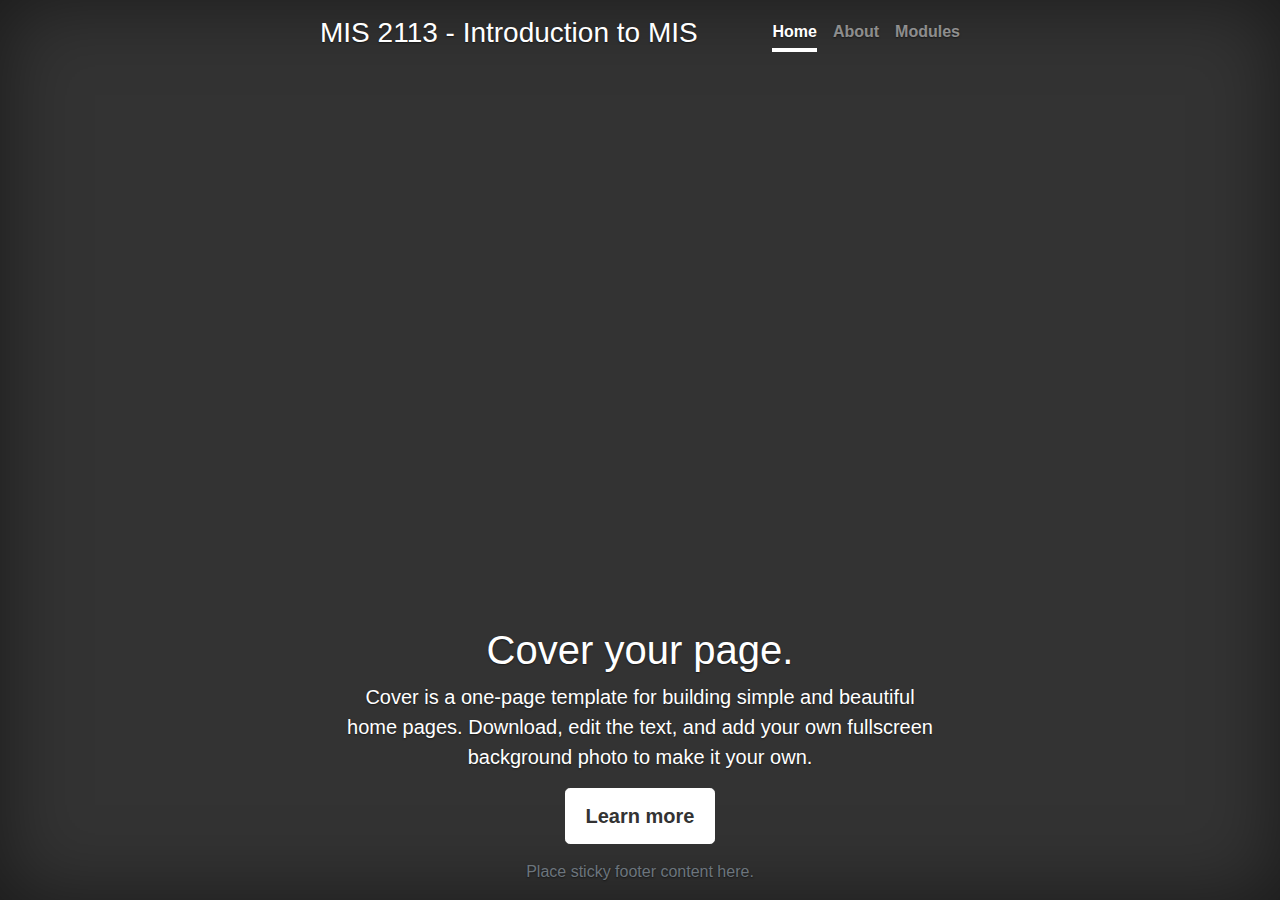
==== index.html @ 4947afee "Updating Nav + adding HTML pages" ====
<!DOCTYPE html>
<html>

<head>
  <meta charset='utf-8'>
  <meta http-equiv="X-UA-Compatible" content="chrome=1">
  <link rel="stylesheet" href="https://maxcdn.bootstrapcdn.com/bootstrap/4.0.0/css/bootstrap.min.css" integrity="sha384-Gn5384xqQ1aoWXA+058RXPxPg6fy4IWvTNh0E263XmFcJlSAwiGgFAW/dAiS6JXm"
    crossorigin="anonymous">
  <link rel="stylesheet" type="text/css" media="screen" href="css/site.css">

  <title>Adam Ackerman's GitHub</title>
</head>

<body class="text-center">

  <div class="cover-container d-flex h-100 p-3 mx-auto flex-column">
    <header class="masthead mb-auto">
      <div class="inner">
        <h3 class="masthead-brand">MIS 2113 - Introduction to MIS</h3>
        <nav class="nav nav-masthead justify-content-center">
          <a class="nav-link active" href="index.html">Home</a>
          <a class="nav-link" href="about.html">About</a>
          <a class="nav-link" href="modules.html">Modules</a>
        </nav>
      </div>
    </header>

    <main role="main" class="inner cover">
      <h1 class="cover-heading">Cover your page.</h1>
      <p class="lead">Cover is a one-page template for building simple and beautiful home pages. Download, edit the text, and add your own fullscreen background photo to make it your own.</p>
      <p class="lead">
        <a href="#" class="btn btn-lg btn-secondary">Learn more</a>
      </p>
    </main>

    <footer class="footer">
      <div class="container">
        <span class="text-muted">Place sticky footer content here.</span>
      </div>
    </footer>

  <scripts>
    <script src="https://code.jquery.com/jquery-3.2.1.slim.min.js" integrity="sha384-KJ3o2DKtIkvYIK3UENzmM7KCkRr/rE9/Qpg6aAZGJwFDMVNA/GpGFF93hXpG5KkN"
      crossorigin="anonymous"></script>
    <script src="https://cdnjs.cloudflare.com/ajax/libs/popper.js/1.12.9/umd/popper.min.js" integrity="sha384-ApNbgh9B+Y1QKtv3Rn7W3mgPxhU9K/ScQsAP7hUibX39j7fakFPskvXusvfa0b4Q"
      crossorigin="anonymous"></script>
    <script src="https://maxcdn.bootstrapcdn.com/bootstrap/4.0.0/js/bootstrap.min.js" integrity="sha384-JZR6Spejh4U02d8jOt6vLEHfe/JQGiRRSQQxSfFWpi1MquVdAyjUar5+76PVCmYl"
      crossorigin="anonymous"></script>
  </scripts>
</body>
</html>
---- css/site.css ----
/*
 * Globals
 */

/* Links */
a,
a:focus,
a:hover {
  color: #fff;
}

/* Custom default button */
.btn-secondary,
.btn-secondary:hover,
.btn-secondary:focus {
  color: #333;
  text-shadow: none; /* Prevent inheritance from `body` */
  background-color: #fff;
  border: .05rem solid #fff;
}


/*
 * Base structure
 */

html,
body {
  height: 100%;
  background-color: #333;
}

body {
  display: -ms-flexbox;
  display: -webkit-box;
  display: flex;
  -ms-flex-pack: center;
  -webkit-box-pack: center;
  justify-content: center;
  color: #fff;
  text-shadow: 0 .05rem .1rem rgba(0, 0, 0, .5);
  box-shadow: inset 0 0 5rem rgba(0, 0, 0, .5);
}

.cover-container {
  max-width: 42em;
}


/*
 * Header
 */
.masthead {
  margin-bottom: 2rem;
}

.masthead-brand {
  margin-bottom: 0;
}

.nav-masthead .nav-link {
  padding: .25rem 0;
  font-weight: 700;
  color: rgba(255, 255, 255, .5);
  background-color: transparent;
  border-bottom: .25rem solid transparent;
}

.nav-masthead .nav-link:hover,
.nav-masthead .nav-link:focus {
  border-bottom-color: rgba(255, 255, 255, .25);
}

.nav-masthead .nav-link + .nav-link {
  margin-left: 1rem;
}

.nav-masthead .active {
  color: #fff;
  border-bottom-color: #fff;
}

@media (min-width: 48em) {
  .masthead-brand {
    float: left;
  }
  .nav-masthead {
    float: right;
  }
}


/*
 * Cover
 */
.cover {
  padding: 0 1.5rem;
}
.cover .btn-lg {
  padding: .75rem 1.25rem;
  font-weight: 700;
}


/*
 * Footer
 */
.mastfoot {
  color: rgba(255, 255, 255, .5);
}
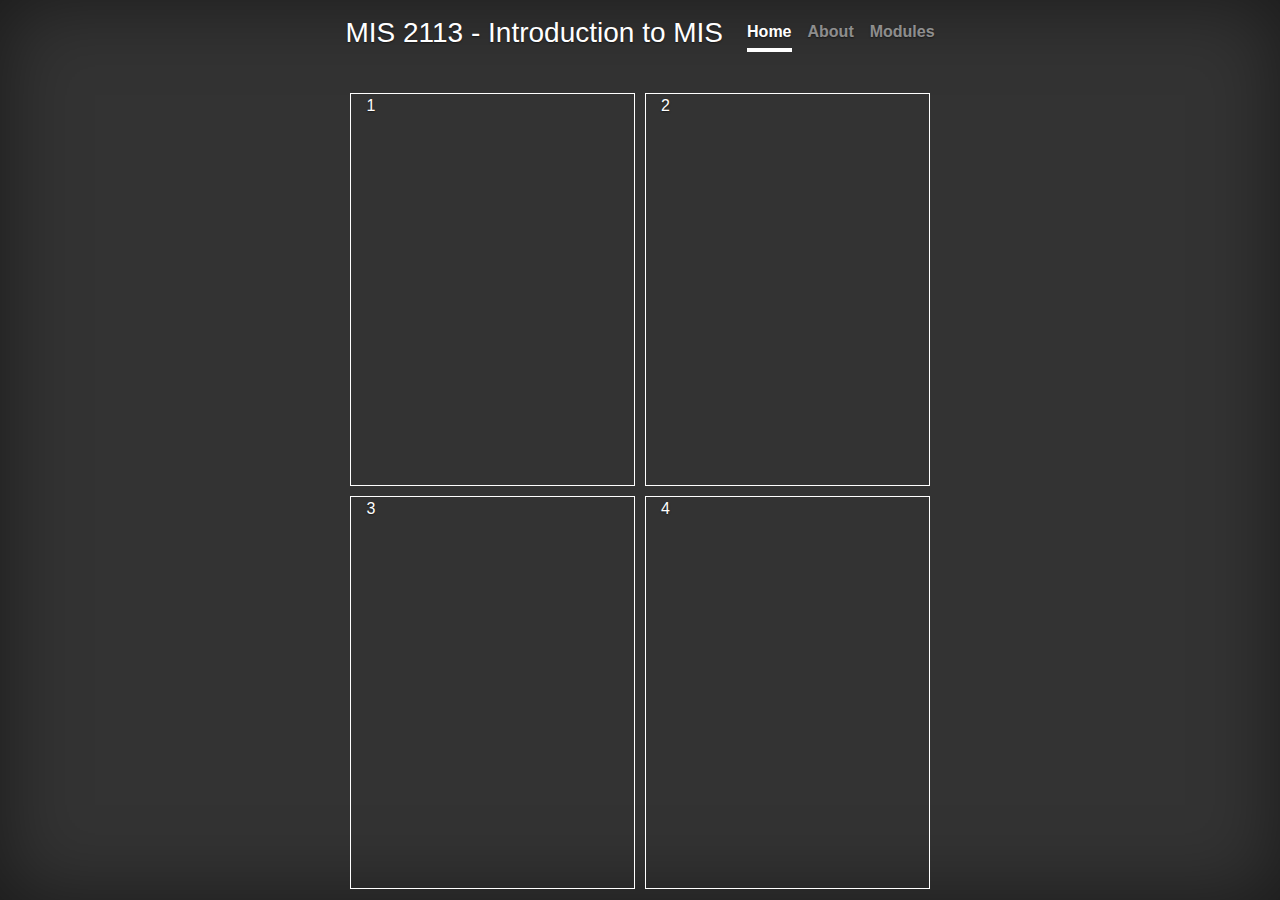
==== commit fa58e403: "added quadrants" ====
--- a/index.html
+++ b/index.html
@@ -8,13 +8,13 @@
     crossorigin="anonymous">
   <link rel="stylesheet" type="text/css" media="screen" href="css/site.css">
 
-  <title>Adam Ackerman's GitHub</title>
+  <title>MIS 2113 Learning Center</title>
 </head>
 
-<body class="text-center">
+<body class="">
 
   <div class="cover-container d-flex h-100 p-3 mx-auto flex-column">
-    <header class="masthead mb-auto">
+    <header class="masthead">
       <div class="inner">
         <h3 class="masthead-brand">MIS 2113 - Introduction to MIS</h3>
         <nav class="nav nav-masthead justify-content-center">
@@ -25,27 +25,48 @@
       </div>
     </header>
 
-    <main role="main" class="inner cover">
-      <h1 class="cover-heading">Cover your page.</h1>
-      <p class="lead">Cover is a one-page template for building simple and beautiful home pages. Download, edit the text, and add your own fullscreen background photo to make it your own.</p>
+    <div class="container-fluid modules">
+      <div class="row" style="height:50%; margin-bottom: 10px;">
+        <div class="module col">
+          1
+        </div>
+        <div class="module col">
+          2
+        </div>
+      </div>
+      <div class="row" style="height:50%;">
+        <div class="module col">
+          3
+        </div>
+        <div class="module col">
+          4
+        </div>
+      </div>
+    </div>
+
+
+
+
+
+
+
+    <!-- <h1 class="cover-heading">Cover your page.</h1>
+      <p class="lead">Cover is a one-page template for building simple and beautiful home pages. Download, edit the
+        text,
+        and add your own fullscreen background photo to make it your own.</p>
       <p class="lead">
         <a href="#" class="btn btn-lg btn-secondary">Learn more</a>
-      </p>
-    </main>
+      </p> -->
 
-    <footer class="footer">
-      <div class="container">
-        <span class="text-muted">Place sticky footer content here.</span>
-      </div>
-    </footer>
 
-  <scripts>
-    <script src="https://code.jquery.com/jquery-3.2.1.slim.min.js" integrity="sha384-KJ3o2DKtIkvYIK3UENzmM7KCkRr/rE9/Qpg6aAZGJwFDMVNA/GpGFF93hXpG5KkN"
-      crossorigin="anonymous"></script>
-    <script src="https://cdnjs.cloudflare.com/ajax/libs/popper.js/1.12.9/umd/popper.min.js" integrity="sha384-ApNbgh9B+Y1QKtv3Rn7W3mgPxhU9K/ScQsAP7hUibX39j7fakFPskvXusvfa0b4Q"
-      crossorigin="anonymous"></script>
-    <script src="https://maxcdn.bootstrapcdn.com/bootstrap/4.0.0/js/bootstrap.min.js" integrity="sha384-JZR6Spejh4U02d8jOt6vLEHfe/JQGiRRSQQxSfFWpi1MquVdAyjUar5+76PVCmYl"
-      crossorigin="anonymous"></script>
-  </scripts>
+    <scripts>
+      <script src="https://code.jquery.com/jquery-3.2.1.slim.min.js" integrity="sha384-KJ3o2DKtIkvYIK3UENzmM7KCkRr/rE9/Qpg6aAZGJwFDMVNA/GpGFF93hXpG5KkN"
+        crossorigin="anonymous"></script>
+      <script src="https://cdnjs.cloudflare.com/ajax/libs/popper.js/1.12.9/umd/popper.min.js" integrity="sha384-ApNbgh9B+Y1QKtv3Rn7W3mgPxhU9K/ScQsAP7hUibX39j7fakFPskvXusvfa0b4Q"
+        crossorigin="anonymous"></script>
+      <script src="https://maxcdn.bootstrapcdn.com/bootstrap/4.0.0/js/bootstrap.min.js" integrity="sha384-JZR6Spejh4U02d8jOt6vLEHfe/JQGiRRSQQxSfFWpi1MquVdAyjUar5+76PVCmYl"
+        crossorigin="anonymous"></script>
+    </scripts>
 </body>
-</html>
+
+</html>--- a/css/site.css
+++ b/css/site.css
@@ -51,11 +51,13 @@
  * Header
  */
 .masthead {
-  margin-bottom: 2rem;
+    height: 2.5rem;
+    margin-bottom: 2rem;
 }
 
 .masthead-brand {
   margin-bottom: 0;
+  margin-right: 1.5rem;
 }
 
 .nav-masthead .nav-link {
@@ -108,3 +110,17 @@
 .mastfoot {
   color: rgba(255, 255, 255, .5);
 }
+
+.module{
+    border: #ffffff;
+    border-width: 1px;
+    border-style: solid;
+    border-color: #ffffff;
+    margin: 5px;
+    height: 100%;
+}
+
+.modules{
+  height: calc(100% - (2.5rem + 2rem) - 10px);
+  width: 100%;
+}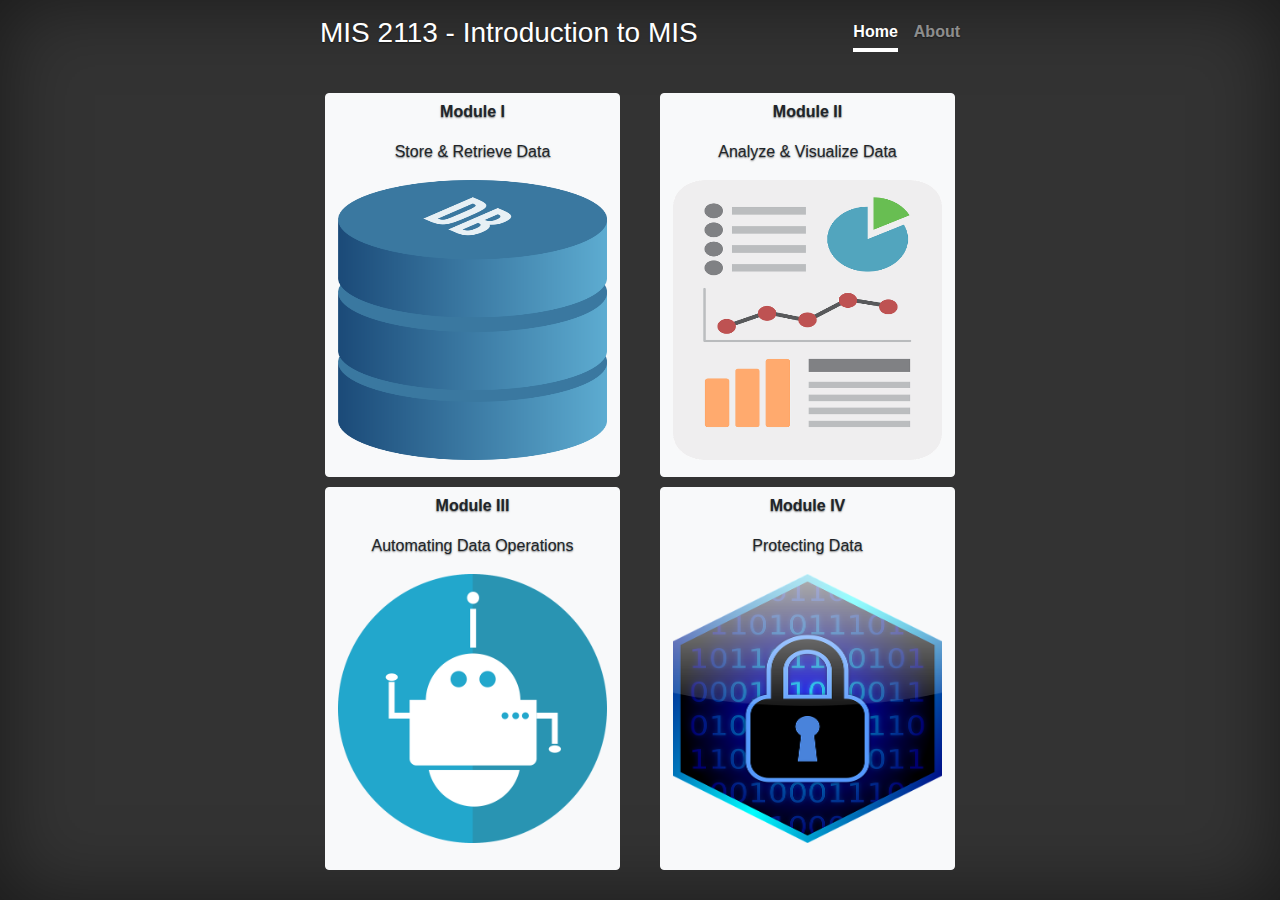
==== commit 3e4d3977: "added comment" ====
--- a/index.html
+++ b/index.html
@@ -1,49 +1,64 @@
-<!DOCTYPE html>
+﻿<!DOCTYPE html>
 <html>
 
 <head>
-  <meta charset='utf-8'>
-  <meta http-equiv="X-UA-Compatible" content="chrome=1">
-  <link rel="stylesheet" href="https://maxcdn.bootstrapcdn.com/bootstrap/4.0.0/css/bootstrap.min.css" integrity="sha384-Gn5384xqQ1aoWXA+058RXPxPg6fy4IWvTNh0E263XmFcJlSAwiGgFAW/dAiS6JXm"
-    crossorigin="anonymous">
-  <link rel="stylesheet" type="text/css" media="screen" href="css/site.css">
+    <meta charset='utf-8'>
+    <meta http-equiv="X-UA-Compatible" content="chrome=1">
+    <link rel="stylesheet" href="https://maxcdn.bootstrapcdn.com/bootstrap/4.0.0/css/bootstrap.min.css" integrity="sha384-Gn5384xqQ1aoWXA+058RXPxPg6fy4IWvTNh0E263XmFcJlSAwiGgFAW/dAiS6JXm"
+          crossorigin="anonymous">
+    <link rel="stylesheet" type="text/css" media="screen" href="css/site.css">
 
-  <title>MIS 2113 Learning Center</title>
+    <title>MIS 2113 Learning Center</title>
 </head>
-
+<!--hell-->
 <body class="">
 
-  <div class="cover-container d-flex h-100 p-3 mx-auto flex-column">
-    <header class="masthead">
-      <div class="inner">
-        <h3 class="masthead-brand">MIS 2113 - Introduction to MIS</h3>
-        <nav class="nav nav-masthead justify-content-center">
-          <a class="nav-link active" href="index.html">Home</a>
-          <a class="nav-link" href="about.html">About</a>
-          <a class="nav-link" href="modules.html">Modules</a>
-        </nav>
-      </div>
-    </header>
+    <div class="cover-container d-flex h-100 p-3 mx-auto flex-column">
+        <header class="masthead">
+            <div class="inner">
+                <h3 class="masthead-brand">MIS 2113 - Introduction to MIS</h3>
+                <nav class="nav nav-masthead justify-content-center">
+                    <a class="nav-link active" href="index.html">Home</a>
+                    <a class="nav-link" href="about.html">About</a>
+                </nav>
+            </div>
+        </header>
 
-    <div class="container-fluid modules">
-      <div class="row" style="height:50%; margin-bottom: 10px;">
-        <div class="module col">
-          1
+        <div class=""> <!--class="container-fluid modules">-->
+            <div class="row" style="height:50%; margin-bottom: 10px;">
+                <div class="module col">
+                    <a class="btn btn-light grow" role="button" href="module1.html" style="width:100%;height:100%;">
+                        <p style="text-align:center; font-weight:bold;">Module I</p>
+                        <p>Store & Retrieve Data</p>
+                        <img src="images/store_and_retrieve.png" style="width:100%; max-height:280px;" />
+                    </a>
+                </div>
+                <div class="module col">
+                    <a class="btn btn-light grow" role="button" href="module2.html" style="width:100%;height:100%;">
+                        <p style="text-align:center; font-weight:bold;">Module II</p>
+                        <p>Analyze & Visualize Data</p>
+                        <img src="images/analyze_and_visualize_data2.png" style="width:100%; max-height:280px;" />
+                    </a>
+                </div>
+            </div>
+            <div class="row" style="height:50%;">
+                <div class="module col">
+                    <a class="btn btn-light grow" role="button" href="module3.html"  style="width:100%;height:100%;">
+                        <p style="text-align:center; font-weight:bold;">Module III</p>
+                        <p>Automating Data Operations</p>
+                        <img src="images/automating_data_operations1.png" style="width:100%" />
+                    </a>
+                </div>
+                <div class="module col">
+                    <a class="btn btn-light grow" role="button" href="module4.html" style="width:100%;height:100%;">
+                        <p style="text-align:center; font-weight:bold;">Module IV</p>
+                        <p>Protecting Data</p>
+                        <img src="images/protect_data.png" style="width:100%; max-height:269px;" />
+                    </a>
+                </div>
+            </div>
         </div>
-        <div class="module col">
-          2
-        </div>
-      </div>
-      <div class="row" style="height:50%;">
-        <div class="module col">
-          3
-        </div>
-        <div class="module col">
-          4
-        </div>
-      </div>
     </div>
-
 
 
 
@@ -60,12 +75,12 @@
 
 
     <scripts>
-      <script src="https://code.jquery.com/jquery-3.2.1.slim.min.js" integrity="sha384-KJ3o2DKtIkvYIK3UENzmM7KCkRr/rE9/Qpg6aAZGJwFDMVNA/GpGFF93hXpG5KkN"
-        crossorigin="anonymous"></script>
-      <script src="https://cdnjs.cloudflare.com/ajax/libs/popper.js/1.12.9/umd/popper.min.js" integrity="sha384-ApNbgh9B+Y1QKtv3Rn7W3mgPxhU9K/ScQsAP7hUibX39j7fakFPskvXusvfa0b4Q"
-        crossorigin="anonymous"></script>
-      <script src="https://maxcdn.bootstrapcdn.com/bootstrap/4.0.0/js/bootstrap.min.js" integrity="sha384-JZR6Spejh4U02d8jOt6vLEHfe/JQGiRRSQQxSfFWpi1MquVdAyjUar5+76PVCmYl"
-        crossorigin="anonymous"></script>
+        <script src="https://code.jquery.com/jquery-3.2.1.slim.min.js" integrity="sha384-KJ3o2DKtIkvYIK3UENzmM7KCkRr/rE9/Qpg6aAZGJwFDMVNA/GpGFF93hXpG5KkN"
+                crossorigin="anonymous"></script>
+        <script src="https://cdnjs.cloudflare.com/ajax/libs/popper.js/1.12.9/umd/popper.min.js" integrity="sha384-ApNbgh9B+Y1QKtv3Rn7W3mgPxhU9K/ScQsAP7hUibX39j7fakFPskvXusvfa0b4Q"
+                crossorigin="anonymous"></script>
+        <script src="https://maxcdn.bootstrapcdn.com/bootstrap/4.0.0/js/bootstrap.min.js" integrity="sha384-JZR6Spejh4U02d8jOt6vLEHfe/JQGiRRSQQxSfFWpi1MquVdAyjUar5+76PVCmYl"
+                crossorigin="anonymous"></script>
     </scripts>
 </body>
 
--- a/css/site.css
+++ b/css/site.css
@@ -6,17 +6,17 @@
 a,
 a:focus,
 a:hover {
-  color: #fff;
+    color: #fff;
 }
 
 /* Custom default button */
 .btn-secondary,
 .btn-secondary:hover,
 .btn-secondary:focus {
-  color: #333;
-  text-shadow: none; /* Prevent inheritance from `body` */
-  background-color: #fff;
-  border: .05rem solid #fff;
+    color: #333;
+    text-shadow: none; /* Prevent inheritance from `body` */
+    background-color: #fff;
+    border: .05rem solid #fff;
 }
 
 
@@ -26,24 +26,24 @@
 
 html,
 body {
-  height: 100%;
-  background-color: #333;
+    height: 100%;
+    background-color: #333;
 }
 
 body {
-  display: -ms-flexbox;
-  display: -webkit-box;
-  display: flex;
-  -ms-flex-pack: center;
-  -webkit-box-pack: center;
-  justify-content: center;
-  color: #fff;
-  text-shadow: 0 .05rem .1rem rgba(0, 0, 0, .5);
-  box-shadow: inset 0 0 5rem rgba(0, 0, 0, .5);
+    display: -ms-flexbox;
+    display: -webkit-box;
+    display: flex;
+    -ms-flex-pack: center;
+    -webkit-box-pack: center;
+    justify-content: center;
+    color: #fff;
+    text-shadow: 0 .05rem .1rem rgba(0, 0, 0, .5);
+    box-shadow: inset 0 0 5rem rgba(0, 0, 0, .5);
 }
 
 .cover-container {
-  max-width: 42em;
+    max-width: 42em;
 }
 
 
@@ -56,39 +56,40 @@
 }
 
 .masthead-brand {
-  margin-bottom: 0;
-  margin-right: 1.5rem;
+    margin-bottom: 0;
+    margin-right: 1.5rem;
 }
 
 .nav-masthead .nav-link {
-  padding: .25rem 0;
-  font-weight: 700;
-  color: rgba(255, 255, 255, .5);
-  background-color: transparent;
-  border-bottom: .25rem solid transparent;
+    padding: .25rem 0;
+    font-weight: 700;
+    color: rgba(255, 255, 255, .5);
+    background-color: transparent;
+    border-bottom: .25rem solid transparent;
 }
 
-.nav-masthead .nav-link:hover,
-.nav-masthead .nav-link:focus {
-  border-bottom-color: rgba(255, 255, 255, .25);
-}
+    .nav-masthead .nav-link:hover,
+    .nav-masthead .nav-link:focus {
+        border-bottom-color: rgba(255, 255, 255, .25);
+    }
 
-.nav-masthead .nav-link + .nav-link {
-  margin-left: 1rem;
-}
+    .nav-masthead .nav-link + .nav-link {
+        margin-left: 1rem;
+    }
 
 .nav-masthead .active {
-  color: #fff;
-  border-bottom-color: #fff;
+    color: #fff;
+    border-bottom-color: #fff;
 }
 
 @media (min-width: 48em) {
-  .masthead-brand {
-    float: left;
-  }
-  .nav-masthead {
-    float: right;
-  }
+    .masthead-brand {
+        float: left;
+    }
+
+    .nav-masthead {
+        float: right;
+    }
 }
 
 
@@ -96,31 +97,42 @@
  * Cover
  */
 .cover {
-  padding: 0 1.5rem;
+    padding: 0 1.5rem;
 }
-.cover .btn-lg {
-  padding: .75rem 1.25rem;
-  font-weight: 700;
-}
+
+    .cover .btn-lg {
+        padding: .75rem 1.25rem;
+        font-weight: 700;
+    }
 
 
 /*
  * Footer
  */
 .mastfoot {
-  color: rgba(255, 255, 255, .5);
+    color: rgba(255, 255, 255, .5);
 }
 
-.module{
-    border: #ffffff;
+.module {
+    /*border: #ffffff;
     border-width: 1px;
     border-style: solid;
-    border-color: #ffffff;
+    border-color: #ffffff;*/
     margin: 5px;
     height: 100%;
 }
 
-.modules{
-  height: calc(100% - (2.5rem + 2rem) - 10px);
-  width: 100%;
-}+.modules, .modules img {
+    height: calc(100% - (2.5rem + 2rem) - 10px);
+    width: 100%;
+}
+
+.grow {
+    transition: all .2s ease-in-out;
+}
+
+    .grow:hover {
+        box-shadow: 5px 10px #888888;
+        transform: scale(1.2);
+        background-color:Highlight;
+    }
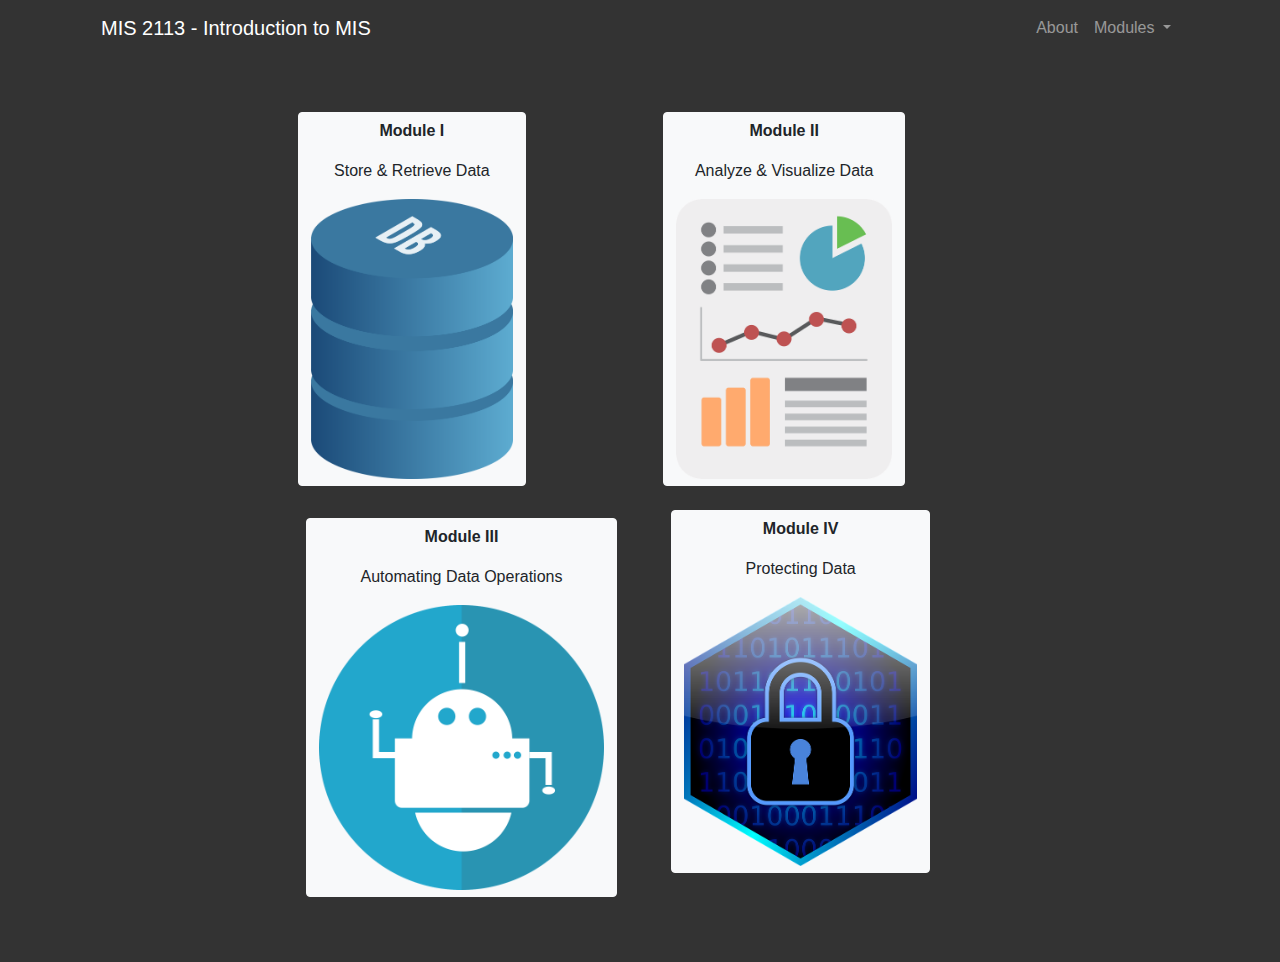
==== commit e6559d81: "Layout to all pages have been changed. Index altered." ====
--- a/index.html
+++ b/index.html
@@ -4,84 +4,157 @@
 <head>
     <meta charset='utf-8'>
     <meta http-equiv="X-UA-Compatible" content="chrome=1">
+    <meta name="viewport" content="width=device-width,inital-scale=1" />
     <link rel="stylesheet" href="https://maxcdn.bootstrapcdn.com/bootstrap/4.0.0/css/bootstrap.min.css" integrity="sha384-Gn5384xqQ1aoWXA+058RXPxPg6fy4IWvTNh0E263XmFcJlSAwiGgFAW/dAiS6JXm"
           crossorigin="anonymous">
     <link rel="stylesheet" type="text/css" media="screen" href="css/site.css">
 
     <title>MIS 2113 Learning Center</title>
 </head>
-<!--hell-->
-<body class="">
 
-    <div class="cover-container d-flex h-100 p-3 mx-auto flex-column">
-        <header class="masthead">
-            <div class="inner">
-                <h3 class="masthead-brand">MIS 2113 - Introduction to MIS</h3>
-                <nav class="nav nav-masthead justify-content-center">
-                    <a class="nav-link active" href="index.html">Home</a>
-                    <a class="nav-link" href="about.html">About</a>
-                </nav>
+<body>
+
+    <div class="container m-0">
+
+        <!-- NavBar -->
+        <nav class="navbar navbar-expand-lg navbar-dark">
+            <a class="navbar-brand d-none d-sm-block" href="index.html">MIS 2113 - Introduction to MIS</a>
+            <a class="navbar-brand d-block d-sm-none" href="index.html">MIS 2113</a>
+            <button class="navbar-toggler" type="button" data-toggle="collapse" data-target="#navbarNav" aria-controls="navbarNav" aria-expanded="false" aria-label="Toggle navigation">
+                <span class="navbar-toggler-icon"></span>
+            </button>
+            <div class="collapse navbar-collapse" id="navbarNav">
+                <ul class="navbar-nav ml-auto">
+                    <li class="nav-item">
+                        <a class="nav-link" href="about.html">About</a>
+                    </li>
+                    <li class="nav-item">
+                        <div style="position: relative;">
+                            <a class="nav-link dropdown-toggle" href="#" id="navbarDropdownMenuLink" data-toggle="dropdown" aria-haspopup="true" aria-expanded="false">
+                                Modules
+                            </a>
+                            <div class="dropdown-menu" aria-labelledby="navbarDropdownMenuLink">
+                                <a class="dropdown-item active btn-dark" href="module1.html">Module I</a>
+                                <a class="dropdown-item" href="module2.html">Module II</a>
+                                <a class="dropdown-item" href="module3.html">Module III</a>
+                                <a class="dropdown-item" href="module4.html">Module IV</a>
+                            </div>
+                        </div>
+                    </li>
+                </ul>
             </div>
-        </header>
+        </nav>
+                     
+        <div class="row mt-5 mb-5">
+            <div class="col-md-1 col-lg-2"></div>
+            <div class="col-md-10 col-lg-8">
+                <div class="container-fluid">
+                    <div class="row">
+                        <div class="col m-2">
+                            <div class="img-fluid">
+                                <a class="btn btn-light grow" role="button" href="module1.html">
+                                    <p style="text-align:center; font-weight:bold;">Module I</p>
+                                    <p>Store & Retrieve Data</p>
+                                    <div class="img-fluid">
+                                        <img src="images/store_and_retrieve.png" style="width:100%; max-height:280px;" />
+                                    </div>
+                                </a>
+                            </div>
+                        </div>
+                        <div class="col m-2">
+                            <div class="img-fluid">
+                                <a class="btn btn-light grow" role="button" href="module2.html">
+                                    <p style="text-align:center; font-weight:bold;">Module II</p>
+                                    <p>Analyze & Visualize Data</p>
+                                    <div class="img-fluid">
+                                        <img src="images/analyze_and_visualize_data2.png" style="width:100%; max-height:280px;" />
+                                    </div>
+                                </a>
+                            </div>
+                        </div>
+                    </div>
+                    <div class="row mt-2">
+                        <div class="col m-3">
+                            <div class="img-fluid">
+                                <a class="btn btn-light grow" role="button" href="module3.html">
+                                    <p style="text-align:center; font-weight:bold;">Module III</p>
+                                    <p>Automating Data Operations</p>
+                                    <div class="img-fluid">
+                                        <img src="images/automating_data_operations1.png" style="width:100%" />
+                                    </div>
+                                </a>
+                            </div>
+                        </div>
 
-        <div class=""> <!--class="container-fluid modules">-->
-            <div class="row" style="height:50%; margin-bottom: 10px;">
-                <div class="module col">
-                    <a class="btn btn-light grow" role="button" href="module1.html" style="width:100%;height:100%;">
-                        <p style="text-align:center; font-weight:bold;">Module I</p>
-                        <p>Store & Retrieve Data</p>
-                        <img src="images/store_and_retrieve.png" style="width:100%; max-height:280px;" />
-                    </a>
+                        <div class="col m-2">
+                            <div class="img-fluid">
+                                <a class="btn btn-light grow" role="button" href="module4.html">
+                                    <p style="text-align:center; font-weight:bold;">Module IV</p>
+                                    <p>Protecting Data</p>
+                                    <div class="img-fluid">
+                                        <img src="images/protect_data.png" style="width:100%; max-height:269px;" />
+                                    </div>
+                                </a>
+                            </div>
+                        </div>
+                    </div>
                 </div>
-                <div class="module col">
-                    <a class="btn btn-light grow" role="button" href="module2.html" style="width:100%;height:100%;">
-                        <p style="text-align:center; font-weight:bold;">Module II</p>
-                        <p>Analyze & Visualize Data</p>
-                        <img src="images/analyze_and_visualize_data2.png" style="width:100%; max-height:280px;" />
-                    </a>
+
+
+                    
+
+                    
+
+
+
+                    <!--<div class="row mb-3">
+                        <div class="module col">
+                            <a class="btn btn-light grow" role="button" href="module1.html" style="width:100%;height:100%;">
+                                <p style="text-align:center; font-weight:bold;">Module I</p>
+                                <p>Store & Retrieve Data</p>
+                                <img src="images/store_and_retrieve.png" style="width:100%; max-height:280px;" />
+                            </a>
+                        </div>
+                        <div class="module col">
+                            <a class="btn btn-light grow" role="button" href="module2.html" style="width:100%;height:100%;">
+                                <p style="text-align:center; font-weight:bold;">Module II</p>
+                                <p>Analyze & Visualize Data</p>
+                                <img src="images/analyze_and_visualize_data2.png" style="width:100%; max-height:280px;" />
+                            </a>
+                        </div>
+                    </div>
+                    <div class="row">
+                        <div class="module col">
+                            <a class="btn btn-light grow" role="button" href="module3.html" style="width:100%;height:100%;">
+                                <p style="text-align:center; font-weight:bold;">Module III</p>
+                                <p>Automating Data Operations</p>
+                                <img src="images/automating_data_operations1.png" style="width:100%" />
+                            </a>
+                        </div>
+                        <div class="module col">
+                            <a class="btn btn-light grow" role="button" href="module4.html" style="width:100%;height:100%;">
+                                <p style="text-align:center; font-weight:bold;">Module IV</p>
+                                <p>Protecting Data</p>
+                                <img src="images/protect_data.png" style="width:100%; max-height:269px;" />
+                            </a>
+                        </div>
+                    </div>-->
                 </div>
             </div>
-            <div class="row" style="height:50%;">
-                <div class="module col">
-                    <a class="btn btn-light grow" role="button" href="module3.html"  style="width:100%;height:100%;">
-                        <p style="text-align:center; font-weight:bold;">Module III</p>
-                        <p>Automating Data Operations</p>
-                        <img src="images/automating_data_operations1.png" style="width:100%" />
-                    </a>
-                </div>
-                <div class="module col">
-                    <a class="btn btn-light grow" role="button" href="module4.html" style="width:100%;height:100%;">
-                        <p style="text-align:center; font-weight:bold;">Module IV</p>
-                        <p>Protecting Data</p>
-                        <img src="images/protect_data.png" style="width:100%; max-height:269px;" />
-                    </a>
-                </div>
-            </div>
+            <div class="col-md-1 col-lg-2"></div>
         </div>
+
     </div>
 
 
-
-
-
-
-    <!-- <h1 class="cover-heading">Cover your page.</h1>
-      <p class="lead">Cover is a one-page template for building simple and beautiful home pages. Download, edit the
-        text,
-        and add your own fullscreen background photo to make it your own.</p>
-      <p class="lead">
-        <a href="#" class="btn btn-lg btn-secondary">Learn more</a>
-      </p> -->
-
-
-    <scripts>
-        <script src="https://code.jquery.com/jquery-3.2.1.slim.min.js" integrity="sha384-KJ3o2DKtIkvYIK3UENzmM7KCkRr/rE9/Qpg6aAZGJwFDMVNA/GpGFF93hXpG5KkN"
-                crossorigin="anonymous"></script>
-        <script src="https://cdnjs.cloudflare.com/ajax/libs/popper.js/1.12.9/umd/popper.min.js" integrity="sha384-ApNbgh9B+Y1QKtv3Rn7W3mgPxhU9K/ScQsAP7hUibX39j7fakFPskvXusvfa0b4Q"
-                crossorigin="anonymous"></script>
-        <script src="https://maxcdn.bootstrapcdn.com/bootstrap/4.0.0/js/bootstrap.min.js" integrity="sha384-JZR6Spejh4U02d8jOt6vLEHfe/JQGiRRSQQxSfFWpi1MquVdAyjUar5+76PVCmYl"
-                crossorigin="anonymous"></script>
-    </scripts>
+        <scripts>
+            <script src="https://code.jquery.com/jquery-3.2.1.slim.min.js" integrity="sha384-KJ3o2DKtIkvYIK3UENzmM7KCkRr/rE9/Qpg6aAZGJwFDMVNA/GpGFF93hXpG5KkN"
+                    crossorigin="anonymous"></script>
+            <script src="https://cdnjs.cloudflare.com/ajax/libs/popper.js/1.12.9/umd/popper.min.js" integrity="sha384-ApNbgh9B+Y1QKtv3Rn7W3mgPxhU9K/ScQsAP7hUibX39j7fakFPskvXusvfa0b4Q"
+                    crossorigin="anonymous"></script>
+            <script src="https://maxcdn.bootstrapcdn.com/bootstrap/4.0.0/js/bootstrap.min.js" integrity="sha384-JZR6Spejh4U02d8jOt6vLEHfe/JQGiRRSQQxSfFWpi1MquVdAyjUar5+76PVCmYl"
+                    crossorigin="anonymous"></script>
+        </scripts>
 </body>
 
 </html>--- a/css/site.css
+++ b/css/site.css
@@ -26,7 +26,6 @@
 
 html,
 body {
-    height: 100%;
     background-color: #333;
 }
 
@@ -37,9 +36,8 @@
     -ms-flex-pack: center;
     -webkit-box-pack: center;
     justify-content: center;
-    color: #fff;
-    text-shadow: 0 .05rem .1rem rgba(0, 0, 0, .5);
-    box-shadow: inset 0 0 5rem rgba(0, 0, 0, .5);
+    /*color: #fff;*/
+    /*text-shadow: 0 .05rem .1rem rgba(0, 0, 0, .5);*/
 }
 
 .cover-container {
@@ -136,3 +134,7 @@
         transform: scale(1.2);
         background-color:Highlight;
     }
+
+.headerText{
+    font-size: 1rem;
+}
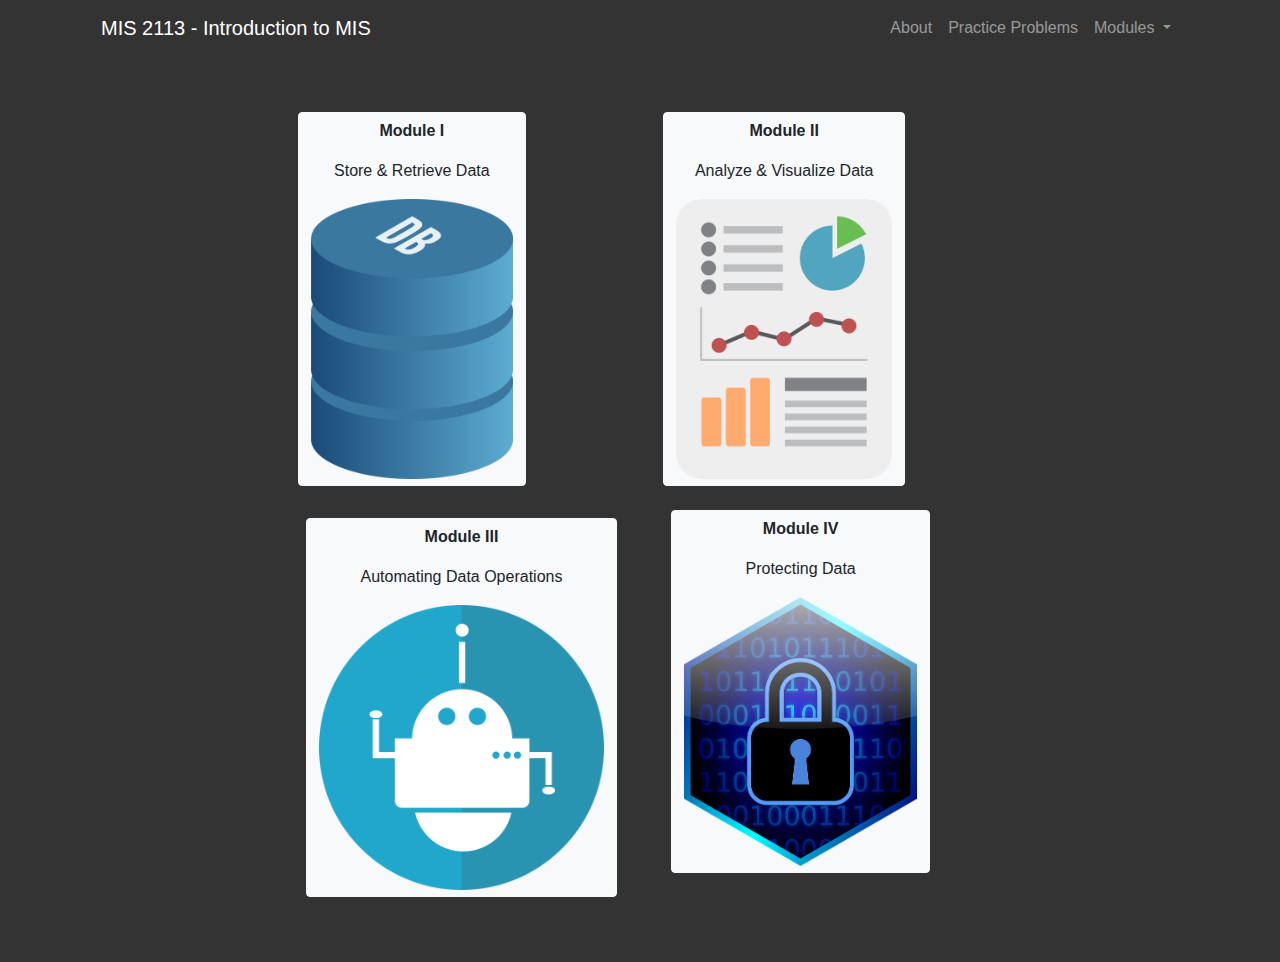
==== commit c5457094: "Search Doesn't Work" ====
--- a/index.html
+++ b/index.html
@@ -27,6 +27,9 @@
                 <ul class="navbar-nav ml-auto">
                     <li class="nav-item">
                         <a class="nav-link" href="about.html">About</a>
+                    </li>
+                    <li class="nav-item">
+                        <a class="nav-link" href="practiceProblems.html">Practice Problems</a>
                     </li>
                     <li class="nav-item">
                         <div style="position: relative;">
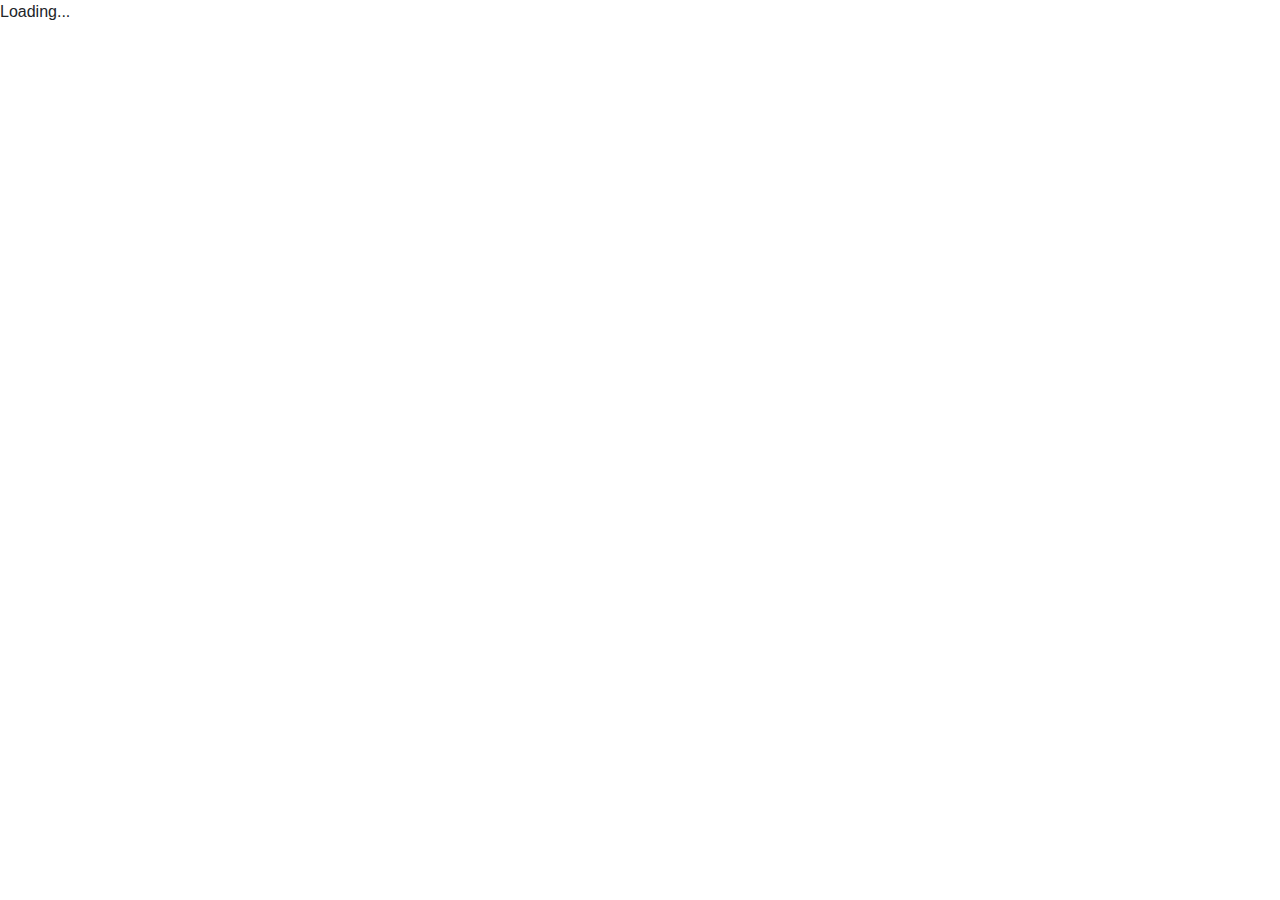
==== commit db029ae6: "Moving to blazor" ====
--- a/index.html
+++ b/index.html
@@ -1,163 +1,19 @@
 ﻿<!DOCTYPE html>
 <html>
+<head>
+    <meta charset="utf-8" />
+    <meta name="viewport" content="width=device-width" />
+    <title>MIS 2113</title>
+    <base href="/" />
+    <link href="css/bootstrap/bootstrap.min.css" rel="stylesheet" />
+    <link href="css/site.css" rel="stylesheet" />
+    <!--<script src="https://code.jquery.com/jquery-3.3.1.slim.min.js" integrity="sha384-q8i/X+965DzO0rT7abK41JStQIAqVgRVzpbzo5smXKp4YfRvH+8abtTE1Pi6jizo" crossorigin="anonymous"></script>
+    <script src="https://cdnjs.cloudflare.com/ajax/libs/popper.js/1.14.7/umd/popper.min.js" integrity="sha384-UO2eT0CpHqdSJQ6hJty5KVphtPhzWj9WO1clHTMGa3JDZwrnQq4sF86dIHNDz0W1" crossorigin="anonymous"></script>
+    <script src="https://stackpath.bootstrapcdn.com/bootstrap/4.3.1/js/bootstrap.min.js" integrity="sha384-JjSmVgyd0p3pXB1rRibZUAYoIIy6OrQ6VrjIEaFf/nJGzIxFDsf4x0xIM+B07jRM" crossorigin="anonymous"></script>-->
+</head>
+<body>
+    <app>Loading...</app>
 
-<head>
-    <meta charset='utf-8'>
-    <meta http-equiv="X-UA-Compatible" content="chrome=1">
-    <meta name="viewport" content="width=device-width,inital-scale=1" />
-    <link rel="stylesheet" href="https://maxcdn.bootstrapcdn.com/bootstrap/4.0.0/css/bootstrap.min.css" integrity="sha384-Gn5384xqQ1aoWXA+058RXPxPg6fy4IWvTNh0E263XmFcJlSAwiGgFAW/dAiS6JXm"
-          crossorigin="anonymous">
-    <link rel="stylesheet" type="text/css" media="screen" href="css/site.css">
-
-    <title>MIS 2113 Learning Center</title>
-</head>
-
-<body>
-
-    <div class="container m-0">
-
-        <!-- NavBar -->
-        <nav class="navbar navbar-expand-lg navbar-dark">
-            <a class="navbar-brand d-none d-sm-block" href="index.html">MIS 2113 - Introduction to MIS</a>
-            <a class="navbar-brand d-block d-sm-none" href="index.html">MIS 2113</a>
-            <button class="navbar-toggler" type="button" data-toggle="collapse" data-target="#navbarNav" aria-controls="navbarNav" aria-expanded="false" aria-label="Toggle navigation">
-                <span class="navbar-toggler-icon"></span>
-            </button>
-            <div class="collapse navbar-collapse" id="navbarNav">
-                <ul class="navbar-nav ml-auto">
-                    <li class="nav-item">
-                        <a class="nav-link" href="about.html">About</a>
-                    </li>
-                    <li class="nav-item">
-                        <a class="nav-link" href="practiceProblems.html">Practice Problems</a>
-                    </li>
-                    <li class="nav-item">
-                        <div style="position: relative;">
-                            <a class="nav-link dropdown-toggle" href="#" id="navbarDropdownMenuLink" data-toggle="dropdown" aria-haspopup="true" aria-expanded="false">
-                                Modules
-                            </a>
-                            <div class="dropdown-menu" aria-labelledby="navbarDropdownMenuLink">
-                                <a class="dropdown-item active btn-dark" href="module1.html">Module I</a>
-                                <a class="dropdown-item" href="module2.html">Module II</a>
-                                <a class="dropdown-item" href="module3.html">Module III</a>
-                                <a class="dropdown-item" href="module4.html">Module IV</a>
-                            </div>
-                        </div>
-                    </li>
-                </ul>
-            </div>
-        </nav>
-                     
-        <div class="row mt-5 mb-5">
-            <div class="col-md-1 col-lg-2"></div>
-            <div class="col-md-10 col-lg-8">
-                <div class="container-fluid">
-                    <div class="row">
-                        <div class="col m-2">
-                            <div class="img-fluid">
-                                <a class="btn btn-light grow" role="button" href="module1.html">
-                                    <p style="text-align:center; font-weight:bold;">Module I</p>
-                                    <p>Store & Retrieve Data</p>
-                                    <div class="img-fluid">
-                                        <img src="images/store_and_retrieve.png" style="width:100%; max-height:280px;" />
-                                    </div>
-                                </a>
-                            </div>
-                        </div>
-                        <div class="col m-2">
-                            <div class="img-fluid">
-                                <a class="btn btn-light grow" role="button" href="module2.html">
-                                    <p style="text-align:center; font-weight:bold;">Module II</p>
-                                    <p>Analyze & Visualize Data</p>
-                                    <div class="img-fluid">
-                                        <img src="images/analyze_and_visualize_data2.png" style="width:100%; max-height:280px;" />
-                                    </div>
-                                </a>
-                            </div>
-                        </div>
-                    </div>
-                    <div class="row mt-2">
-                        <div class="col m-3">
-                            <div class="img-fluid">
-                                <a class="btn btn-light grow" role="button" href="module3.html">
-                                    <p style="text-align:center; font-weight:bold;">Module III</p>
-                                    <p>Automating Data Operations</p>
-                                    <div class="img-fluid">
-                                        <img src="images/automating_data_operations1.png" style="width:100%" />
-                                    </div>
-                                </a>
-                            </div>
-                        </div>
-
-                        <div class="col m-2">
-                            <div class="img-fluid">
-                                <a class="btn btn-light grow" role="button" href="module4.html">
-                                    <p style="text-align:center; font-weight:bold;">Module IV</p>
-                                    <p>Protecting Data</p>
-                                    <div class="img-fluid">
-                                        <img src="images/protect_data.png" style="width:100%; max-height:269px;" />
-                                    </div>
-                                </a>
-                            </div>
-                        </div>
-                    </div>
-                </div>
-
-
-                    
-
-                    
-
-
-
-                    <!--<div class="row mb-3">
-                        <div class="module col">
-                            <a class="btn btn-light grow" role="button" href="module1.html" style="width:100%;height:100%;">
-                                <p style="text-align:center; font-weight:bold;">Module I</p>
-                                <p>Store & Retrieve Data</p>
-                                <img src="images/store_and_retrieve.png" style="width:100%; max-height:280px;" />
-                            </a>
-                        </div>
-                        <div class="module col">
-                            <a class="btn btn-light grow" role="button" href="module2.html" style="width:100%;height:100%;">
-                                <p style="text-align:center; font-weight:bold;">Module II</p>
-                                <p>Analyze & Visualize Data</p>
-                                <img src="images/analyze_and_visualize_data2.png" style="width:100%; max-height:280px;" />
-                            </a>
-                        </div>
-                    </div>
-                    <div class="row">
-                        <div class="module col">
-                            <a class="btn btn-light grow" role="button" href="module3.html" style="width:100%;height:100%;">
-                                <p style="text-align:center; font-weight:bold;">Module III</p>
-                                <p>Automating Data Operations</p>
-                                <img src="images/automating_data_operations1.png" style="width:100%" />
-                            </a>
-                        </div>
-                        <div class="module col">
-                            <a class="btn btn-light grow" role="button" href="module4.html" style="width:100%;height:100%;">
-                                <p style="text-align:center; font-weight:bold;">Module IV</p>
-                                <p>Protecting Data</p>
-                                <img src="images/protect_data.png" style="width:100%; max-height:269px;" />
-                            </a>
-                        </div>
-                    </div>-->
-                </div>
-            </div>
-            <div class="col-md-1 col-lg-2"></div>
-        </div>
-
-    </div>
-
-
-        <scripts>
-            <script src="https://code.jquery.com/jquery-3.2.1.slim.min.js" integrity="sha384-KJ3o2DKtIkvYIK3UENzmM7KCkRr/rE9/Qpg6aAZGJwFDMVNA/GpGFF93hXpG5KkN"
-                    crossorigin="anonymous"></script>
-            <script src="https://cdnjs.cloudflare.com/ajax/libs/popper.js/1.12.9/umd/popper.min.js" integrity="sha384-ApNbgh9B+Y1QKtv3Rn7W3mgPxhU9K/ScQsAP7hUibX39j7fakFPskvXusvfa0b4Q"
-                    crossorigin="anonymous"></script>
-            <script src="https://maxcdn.bootstrapcdn.com/bootstrap/4.0.0/js/bootstrap.min.js" integrity="sha384-JZR6Spejh4U02d8jOt6vLEHfe/JQGiRRSQQxSfFWpi1MquVdAyjUar5+76PVCmYl"
-                    crossorigin="anonymous"></script>
-        </scripts>
+    <script src="_framework/blazor.webassembly.js"></script>
 </body>
-
-</html>+</html>
--- a/css/site.css
+++ b/css/site.css
@@ -1,140 +1,154 @@
-/*
- * Globals
- */
+﻿@import url('open-iconic/font/css/open-iconic-bootstrap.min.css');
 
-/* Links */
-a,
-a:focus,
-a:hover {
-    color: #fff;
+html, body {
+    font-family: 'Helvetica Neue', Helvetica, Arial, sans-serif;
 }
 
-/* Custom default button */
-.btn-secondary,
-.btn-secondary:hover,
-.btn-secondary:focus {
-    color: #333;
-    text-shadow: none; /* Prevent inheritance from `body` */
-    background-color: #fff;
-    border: .05rem solid #fff;
+app {
+    position: relative;
+    display: flex;
+    flex-direction: column;
 }
 
-
-/*
- * Base structure
- */
-
-html,
-body {
-    background-color: #333;
+.top-row {
+    height: 3.5rem;
+    display: flex;
+    align-items: center;
 }
 
-body {
-    display: -ms-flexbox;
-    display: -webkit-box;
-    display: flex;
-    -ms-flex-pack: center;
-    -webkit-box-pack: center;
-    justify-content: center;
-    /*color: #fff;*/
-    /*text-shadow: 0 .05rem .1rem rgba(0, 0, 0, .5);*/
+.main {
+    flex: 1;
 }
 
-.cover-container {
-    max-width: 42em;
+.main .top-row {
+        background-color: #e6e6e6;
+        border-bottom: 1px solid #d6d5d5;
+    }
+
+.sidebar {
+    background-image: linear-gradient(180deg, rgba(132,22,23,.90), rgba(132,22,23,0.7),rgba(132,22,23,0.6));
 }
 
-
-/*
- * Header
- */
-.masthead {
-    height: 2.5rem;
-    margin-bottom: 2rem;
+.title {
+    background-image: linear-gradient(180deg, rgba(132,22,23,1.20),rgba(132,22,23,-0.9)) !important;
 }
 
-.masthead-brand {
-    margin-bottom: 0;
-    margin-right: 1.5rem;
+.sidebar .top-row {
+    background-color: rgba(0,0,0,0.4);
 }
 
-.nav-masthead .nav-link {
-    padding: .25rem 0;
-    font-weight: 700;
-    color: rgba(255, 255, 255, .5);
-    background-color: transparent;
-    border-bottom: .25rem solid transparent;
+.sidebar .navbar-brand {
+    font-size: 1.1rem;
 }
 
-    .nav-masthead .nav-link:hover,
-    .nav-masthead .nav-link:focus {
-        border-bottom-color: rgba(255, 255, 255, .25);
-    }
-
-    .nav-masthead .nav-link + .nav-link {
-        margin-left: 1rem;
-    }
-
-.nav-masthead .active {
-    color: #fff;
-    border-bottom-color: #fff;
+.sidebar .oi {
+    width: 2rem;
+    font-size: 1.1rem;
+    vertical-align: text-top;
+    top: -2px;
 }
 
-@media (min-width: 48em) {
-    .masthead-brand {
-        float: left;
-    }
+.nav-item {
+    font-size: 0.9rem;
+    padding-bottom: 0.5rem;
+}
 
-    .nav-masthead {
-        float: right;
+.nav-item:first-of-type {
+    padding-top: 1rem;
+}
+
+.nav-item:last-of-type {
+    padding-bottom: 1rem;
+}
+
+.nav-item a {
+    color: #d7d7d7;
+    border-radius: 4px;
+    height: 3rem;
+    display: flex;
+    align-items: center;
+    line-height: 3rem;
+}
+
+.nav-item a.active {
+    background-color: rgba(255,255,255,0.25);
+    color: white;
+}
+
+.nav-item a:hover {
+    background-color: rgba(255,255,255,0.1);
+    color: white;
+}
+
+.content {
+    padding-top: 1.1rem;
+}
+
+.navbar-toggler {
+    background-color: rgba(255, 255, 255, 0.1);
+}
+
+.valid.modified:not([type=checkbox]) {
+    outline: 1px solid #26b050;
+}
+
+.invalid {
+    outline: 1px solid red;
+}
+
+.validation-message {
+    color: red;
+}
+
+.dropdown-menu.show{
+    padding:0px;
+}
+
+.dropdown-menu {
+    background-color: rgba(132,22,23,.7);
+}
+
+.dropdown-item {
+    background-color: rgba(132,22,23,.7);
+}
+.dropdown-item:hover {
+    background-color: rgba(132,22,23, .3) !important;
+}
+
+@media (max-width: 767.98px) {
+    .main .top-row {
+        display: none;
     }
 }
 
-
-/*
- * Cover
- */
-.cover {
-    padding: 0 1.5rem;
-}
-
-    .cover .btn-lg {
-        padding: .75rem 1.25rem;
-        font-weight: 700;
+@media (min-width: 768px) {
+    app {
+        flex-direction: row;
     }
 
-
-/*
- * Footer
- */
-.mastfoot {
-    color: rgba(255, 255, 255, .5);
-}
-
-.module {
-    /*border: #ffffff;
-    border-width: 1px;
-    border-style: solid;
-    border-color: #ffffff;*/
-    margin: 5px;
-    height: 100%;
-}
-
-.modules, .modules img {
-    height: calc(100% - (2.5rem + 2rem) - 10px);
-    width: 100%;
-}
-
-.grow {
-    transition: all .2s ease-in-out;
-}
-
-    .grow:hover {
-        box-shadow: 5px 10px #888888;
-        transform: scale(1.2);
-        background-color:Highlight;
+    .sidebar {
+        width: 250px;
+        height: 100vh;
+        position: sticky;
+        top: 0;
     }
 
-.headerText{
-    font-size: 1rem;
+    .main .top-row {
+        position: sticky;
+        top: 0;
+    }
+
+    .main > div {
+        padding-left: 2rem !important;
+        padding-right: 1.5rem !important;
+    }
+
+    .navbar-toggler {
+        display: none;
+    }
+
+    .sidebar .collapse {
+        /* Never collapse the sidebar for wide screens */
+        display: block;
+    }
 }
